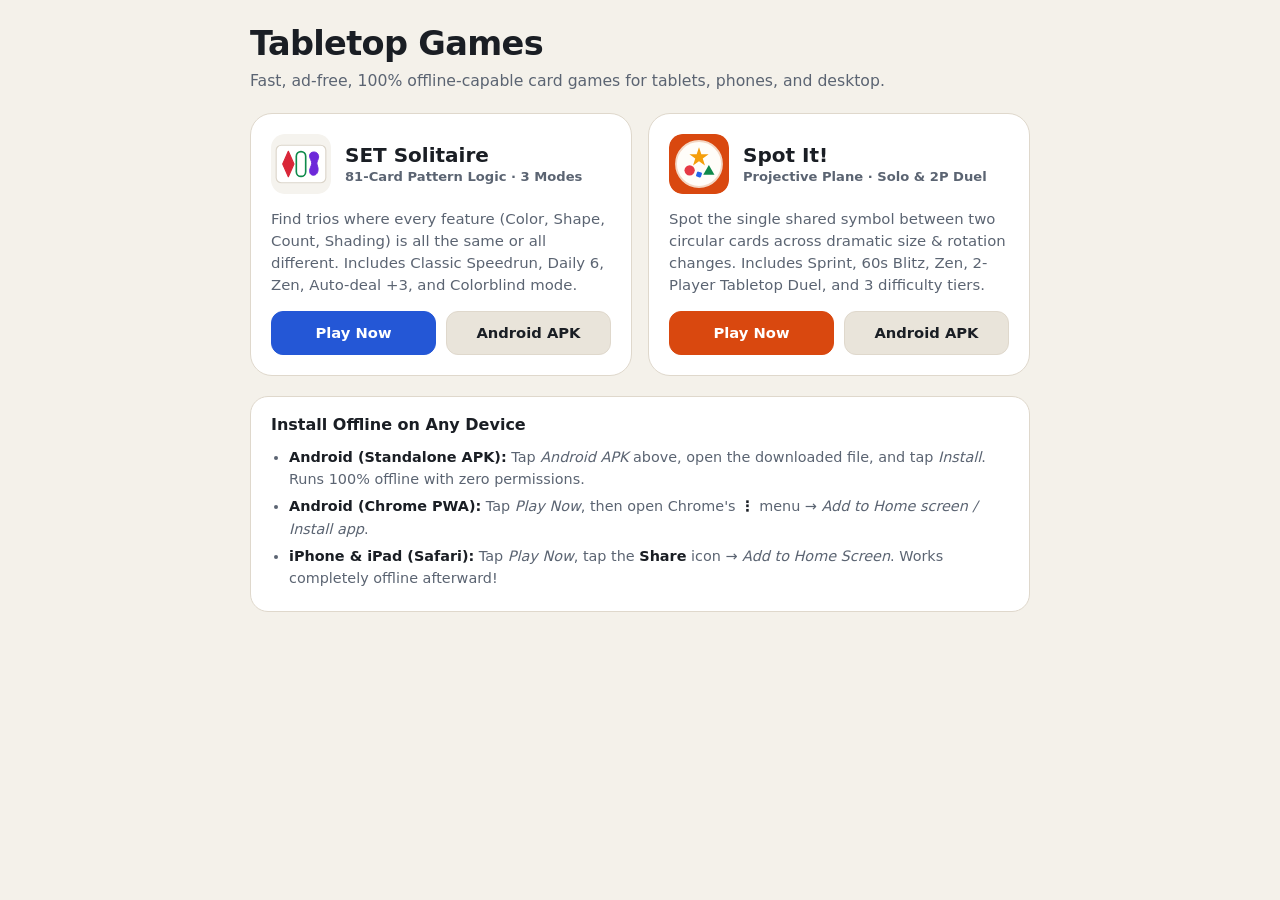
==== index.html @ 05a46ef1 "Publish SET Solitaire and Spot It! PWAs + Android APKs" ====
<!doctype html>
<html lang="en">
<head>
  <meta charset="utf-8">
  <meta name="viewport" content="width=device-width, initial-scale=1, viewport-fit=cover">
  <meta name="color-scheme" content="light dark">
  <title>Tabletop Games — SET &amp; Spot It!</title>
  <meta name="description" content="Offline-ready SET Solitaire and Spot It! (Dobble) games for phones, tablets, and desktop.">
  <style>
    :root {
      color-scheme: light dark;
      --bg: light-dark(#f4f1ea, #12151c);
      --surface: light-dark(#ffffff, #1c212b);
      --subtle: light-dark(#e9e4da, #262d3a);
      --border: light-dark(#dfd8cc, #2f3746);
      --text: light-dark(#1a1e24, #eef2f7);
      --muted: light-dark(#5b6472, #9aa4b4);
      --set-accent: light-dark(#2457d6, #5c8dff);
      --spot-accent: light-dark(#d9480f, #ff7a45);
    }
    *, *::before, *::after { box-sizing: border-box; }
    body {
      margin: 0;
      min-height: 100dvh;
      background: var(--bg);
      color: var(--text);
      font-family: system-ui, -apple-system, "Segoe UI", Roboto, sans-serif;
      display: flex;
      justify-content: center;
      padding: max(24px, env(safe-area-inset-top)) 16px max(32px, env(safe-area-inset-bottom));
    }
    .wrap {
      width: 100%;
      max-width: 780px;
      display: flex;
      flex-direction: column;
      gap: 20px;
    }
    header h1 {
      margin: 0 0 6px;
      font-size: clamp(1.6rem, 4vw, 2.1rem);
      font-weight: 850;
      letter-spacing: -0.02em;
    }
    header p {
      margin: 0;
      color: var(--muted);
      font-size: 0.98rem;
      line-height: 1.5;
    }
    .grid {
      display: grid;
      grid-template-columns: repeat(auto-fit, minmax(290px, 1fr));
      gap: 16px;
    }
    .card {
      background: var(--surface);
      border: 1px solid var(--border);
      border-radius: 22px;
      padding: 20px;
      display: flex;
      flex-direction: column;
      gap: 14px;
      box-shadow: light-dark(0 8px 24px rgba(20, 24, 31, 0.06), 0 10px 28px rgba(0, 0, 0, 0.35));
    }
    .card-head {
      display: flex;
      align-items: center;
      gap: 14px;
    }
    .card-head img {
      width: 60px;
      height: 60px;
      border-radius: 14px;
      flex-shrink: 0;
    }
    .card-head h2 {
      margin: 0 0 2px;
      font-size: 1.25rem;
      font-weight: 850;
    }
    .card-head .tag {
      font-size: 0.82rem;
      font-weight: 650;
      color: var(--muted);
    }
    .card p {
      margin: 0;
      color: var(--muted);
      font-size: 0.93rem;
      line-height: 1.5;
      flex: 1;
    }
    .actions {
      display: flex;
      flex-wrap: wrap;
      gap: 10px;
    }
    .btn {
      flex: 1 1 120px;
      display: inline-flex;
      align-items: center;
      justify-content: center;
      gap: 6px;
      min-height: 44px;
      padding: 10px 14px;
      border-radius: 12px;
      font-weight: 750;
      font-size: 0.92rem;
      text-decoration: none;
      border: 1px solid var(--border);
      background: var(--subtle);
      color: var(--text);
      transition: transform 0.12s ease, opacity 0.12s ease;
    }
    .btn:active { transform: scale(0.97); }
    .btn-set {
      background: var(--set-accent);
      border-color: var(--set-accent);
      color: #fff;
    }
    .btn-spot {
      background: var(--spot-accent);
      border-color: var(--spot-accent);
      color: #fff;
    }
    .guide {
      background: var(--surface);
      border: 1px solid var(--border);
      border-radius: 18px;
      padding: 16px 20px;
      font-size: 0.9rem;
      line-height: 1.55;
      color: var(--muted);
    }
    .guide h3 {
      margin: 0 0 8px;
      color: var(--text);
      font-size: 1rem;
      font-weight: 800;
    }
    .guide ul {
      margin: 0;
      padding-left: 18px;
    }
    .guide li { margin-bottom: 5px; }
    .guide strong { color: var(--text); }
  </style>
</head>
<body>
  <main class="wrap">
    <header>
      <h1>Tabletop Games</h1>
      <p>Fast, ad-free, 100% offline-capable card games for tablets, phones, and desktop.</p>
    </header>

    <section class="grid" aria-label="Available games">
      <article class="card">
        <div class="card-head">
          <img src="./set/icons/icon.svg" alt="SET Solitaire icon">
          <div>
            <h2>SET Solitaire</h2>
            <div class="tag">81-Card Pattern Logic · 3 Modes</div>
          </div>
        </div>
        <p>Find trios where every feature (Color, Shape, Count, Shading) is all the same or all different. Includes Classic Speedrun, Daily 6, Zen, Auto-deal +3, and Colorblind mode.</p>
        <div class="actions">
          <a class="btn btn-set" href="./set/">Play Now</a>
          <a class="btn" href="./downloads/set-solitaire.apk" download>Android APK</a>
        </div>
      </article>

      <article class="card">
        <div class="card-head">
          <img src="./spot-it/icons/icon.svg" alt="Spot It! icon">
          <div>
            <h2>Spot It!</h2>
            <div class="tag">Projective Plane · Solo &amp; 2P Duel</div>
          </div>
        </div>
        <p>Spot the single shared symbol between two circular cards across dramatic size &amp; rotation changes. Includes Sprint, 60s Blitz, Zen, 2-Player Tabletop Duel, and 3 difficulty tiers.</p>
        <div class="actions">
          <a class="btn btn-spot" href="./spot-it/">Play Now</a>
          <a class="btn" href="./downloads/spot-it.apk" download>Android APK</a>
        </div>
      </article>
    </section>

    <section class="guide">
      <h3>Install Offline on Any Device</h3>
      <ul>
        <li><strong>Android (Standalone APK):</strong> Tap <em>Android APK</em> above, open the downloaded file, and tap <em>Install</em>. Runs 100% offline with zero permissions.</li>
        <li><strong>Android (Chrome PWA):</strong> Tap <em>Play Now</em>, then open Chrome's <strong>⋮</strong> menu → <em>Add to Home screen / Install app</em>.</li>
        <li><strong>iPhone &amp; iPad (Safari):</strong> Tap <em>Play Now</em>, tap the <strong>Share</strong> icon → <em>Add to Home Screen</em>. Works completely offline afterward!</li>
      </ul>
    </section>
  </main>
</body>
</html>
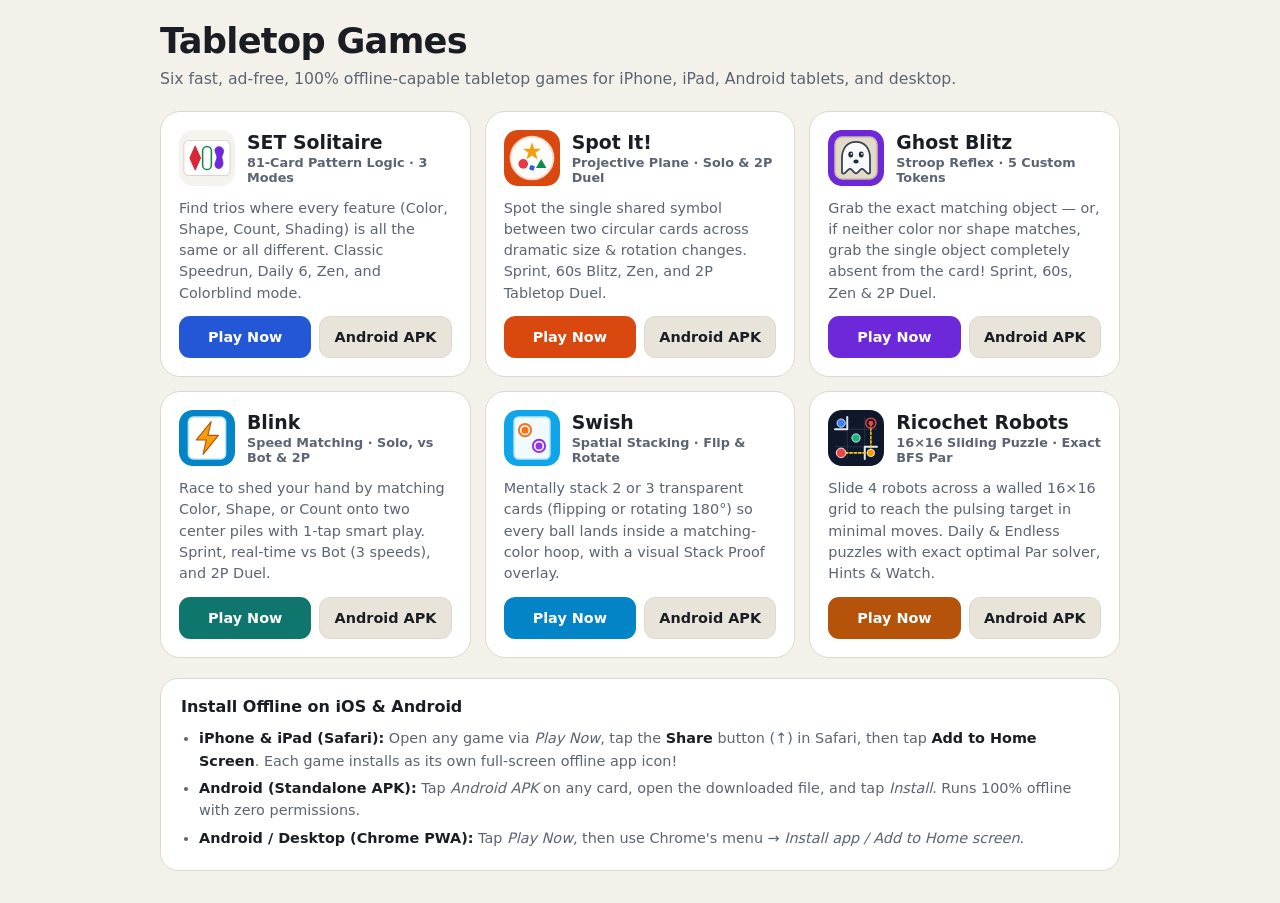
==== commit d3dd8def: "Add Ghost Blitz, Blink, Swish, Ricochet Robots + iOS PWA meta tags" ====
--- a/index.html
+++ b/index.html
@@ -4,19 +4,26 @@
   <meta charset="utf-8">
   <meta name="viewport" content="width=device-width, initial-scale=1, viewport-fit=cover">
   <meta name="color-scheme" content="light dark">
-  <title>Tabletop Games — SET &amp; Spot It!</title>
-  <meta name="description" content="Offline-ready SET Solitaire and Spot It! (Dobble) games for phones, tablets, and desktop.">
+  <meta name="apple-mobile-web-app-capable" content="yes">
+  <meta name="apple-mobile-web-app-status-bar-style" content="default">
+  <meta name="apple-mobile-web-app-title" content="Tabletop Games">
+  <title>Tabletop Games — 6 Offline Card &amp; Board Games</title>
+  <meta name="description" content="Offline-ready SET Solitaire, Spot It!, Ghost Blitz, Blink, Swish, and Ricochet Robots for iOS, Android, tablets, and desktop.">
   <style>
     :root {
       color-scheme: light dark;
-      --bg: light-dark(#f4f1ea, #12151c);
-      --surface: light-dark(#ffffff, #1c212b);
-      --subtle: light-dark(#e9e4da, #262d3a);
-      --border: light-dark(#dfd8cc, #2f3746);
+      --bg: light-dark(#f4f1ea, #0f141e);
+      --surface: light-dark(#ffffff, #182030);
+      --subtle: light-dark(#e9e4da, #232d40);
+      --border: light-dark(#dfd8cc, #2d3950);
       --text: light-dark(#1a1e24, #eef2f7);
       --muted: light-dark(#5b6472, #9aa4b4);
-      --set-accent: light-dark(#2457d6, #5c8dff);
-      --spot-accent: light-dark(#d9480f, #ff7a45);
+      --c-set: light-dark(#2457d6, #5c8dff);
+      --c-spot: light-dark(#d9480f, #ff7a45);
+      --c-ghost: light-dark(#6d28d9, #a78bfa);
+      --c-blink: light-dark(#0f766e, #2dd4bf);
+      --c-swish: light-dark(#0284c7, #38bdf8);
+      --c-ricochet: light-dark(#b45309, #f59e0b);
     }
     *, *::before, *::after { box-sizing: border-box; }
     body {
@@ -27,18 +34,18 @@
       font-family: system-ui, -apple-system, "Segoe UI", Roboto, sans-serif;
       display: flex;
       justify-content: center;
-      padding: max(24px, env(safe-area-inset-top)) 16px max(32px, env(safe-area-inset-bottom));
+      padding: max(20px, env(safe-area-inset-top)) 14px max(32px, env(safe-area-inset-bottom));
     }
     .wrap {
       width: 100%;
-      max-width: 780px;
+      max-width: 960px;
       display: flex;
       flex-direction: column;
       gap: 20px;
     }
     header h1 {
       margin: 0 0 6px;
-      font-size: clamp(1.6rem, 4vw, 2.1rem);
+      font-size: clamp(1.6rem, 4vw, 2.2rem);
       font-weight: 850;
       letter-spacing: -0.02em;
     }
@@ -50,80 +57,77 @@
     }
     .grid {
       display: grid;
-      grid-template-columns: repeat(auto-fit, minmax(290px, 1fr));
-      gap: 16px;
+      grid-template-columns: repeat(auto-fit, minmax(280px, 1fr));
+      gap: 14px;
     }
     .card {
       background: var(--surface);
       border: 1px solid var(--border);
-      border-radius: 22px;
-      padding: 20px;
+      border-radius: 20px;
+      padding: 18px;
       display: flex;
       flex-direction: column;
-      gap: 14px;
-      box-shadow: light-dark(0 8px 24px rgba(20, 24, 31, 0.06), 0 10px 28px rgba(0, 0, 0, 0.35));
+      gap: 12px;
+      box-shadow: light-dark(0 6px 20px rgba(20, 24, 31, 0.06), 0 8px 24px rgba(0, 0, 0, 0.35));
     }
     .card-head {
       display: flex;
       align-items: center;
-      gap: 14px;
+      gap: 12px;
     }
     .card-head img {
-      width: 60px;
-      height: 60px;
+      width: 56px;
+      height: 56px;
       border-radius: 14px;
       flex-shrink: 0;
     }
     .card-head h2 {
       margin: 0 0 2px;
-      font-size: 1.25rem;
+      font-size: 1.18rem;
       font-weight: 850;
     }
     .card-head .tag {
-      font-size: 0.82rem;
+      font-size: 0.8rem;
       font-weight: 650;
       color: var(--muted);
     }
     .card p {
       margin: 0;
       color: var(--muted);
-      font-size: 0.93rem;
-      line-height: 1.5;
+      font-size: 0.9rem;
+      line-height: 1.48;
       flex: 1;
     }
     .actions {
       display: flex;
       flex-wrap: wrap;
-      gap: 10px;
+      gap: 8px;
     }
     .btn {
-      flex: 1 1 120px;
+      flex: 1 1 110px;
       display: inline-flex;
       align-items: center;
       justify-content: center;
       gap: 6px;
-      min-height: 44px;
-      padding: 10px 14px;
-      border-radius: 12px;
+      min-height: 42px;
+      padding: 9px 12px;
+      border-radius: 11px;
       font-weight: 750;
-      font-size: 0.92rem;
+      font-size: 0.9rem;
       text-decoration: none;
       border: 1px solid var(--border);
       background: var(--subtle);
       color: var(--text);
-      transition: transform 0.12s ease, opacity 0.12s ease;
+      transition: transform 0.12s ease;
     }
     .btn:active { transform: scale(0.97); }
-    .btn-set {
-      background: var(--set-accent);
-      border-color: var(--set-accent);
-      color: #fff;
-    }
-    .btn-spot {
-      background: var(--spot-accent);
-      border-color: var(--spot-accent);
-      color: #fff;
-    }
+    .btn-primary { color: #fff; border-color: transparent; }
+    .btn-set { background: var(--c-set); }
+    .btn-spot { background: var(--c-spot); }
+    .btn-ghost { background: var(--c-ghost); }
+    .btn-blink { background: var(--c-blink); }
+    .btn-swish { background: var(--c-swish); }
+    .btn-ricochet { background: var(--c-ricochet); }
     .guide {
       background: var(--surface);
       border: 1px solid var(--border);
@@ -151,7 +155,7 @@
   <main class="wrap">
     <header>
       <h1>Tabletop Games</h1>
-      <p>Fast, ad-free, 100% offline-capable card games for tablets, phones, and desktop.</p>
+      <p>Six fast, ad-free, 100% offline-capable tabletop games for iPhone, iPad, Android tablets, and desktop.</p>
     </header>
 
     <section class="grid" aria-label="Available games">
@@ -163,9 +167,9 @@
             <div class="tag">81-Card Pattern Logic · 3 Modes</div>
           </div>
         </div>
-        <p>Find trios where every feature (Color, Shape, Count, Shading) is all the same or all different. Includes Classic Speedrun, Daily 6, Zen, Auto-deal +3, and Colorblind mode.</p>
-        <div class="actions">
-          <a class="btn btn-set" href="./set/">Play Now</a>
+        <p>Find trios where every feature (Color, Shape, Count, Shading) is all the same or all different. Classic Speedrun, Daily 6, Zen, and Colorblind mode.</p>
+        <div class="actions">
+          <a class="btn btn-primary btn-set" href="./set/">Play Now</a>
           <a class="btn" href="./downloads/set-solitaire.apk" download>Android APK</a>
         </div>
       </article>
@@ -178,20 +182,80 @@
             <div class="tag">Projective Plane · Solo &amp; 2P Duel</div>
           </div>
         </div>
-        <p>Spot the single shared symbol between two circular cards across dramatic size &amp; rotation changes. Includes Sprint, 60s Blitz, Zen, 2-Player Tabletop Duel, and 3 difficulty tiers.</p>
-        <div class="actions">
-          <a class="btn btn-spot" href="./spot-it/">Play Now</a>
+        <p>Spot the single shared symbol between two circular cards across dramatic size &amp; rotation changes. Sprint, 60s Blitz, Zen, and 2P Tabletop Duel.</p>
+        <div class="actions">
+          <a class="btn btn-primary btn-spot" href="./spot-it/">Play Now</a>
           <a class="btn" href="./downloads/spot-it.apk" download>Android APK</a>
         </div>
       </article>
+
+      <article class="card">
+        <div class="card-head">
+          <img src="./ghost-blitz/icons/icon.svg" alt="Ghost Blitz icon">
+          <div>
+            <h2>Ghost Blitz</h2>
+            <div class="tag">Stroop Reflex · 5 Custom Tokens</div>
+          </div>
+        </div>
+        <p>Grab the exact matching object — or, if neither color nor shape matches, grab the single object completely absent from the card! Sprint, 60s, Zen &amp; 2P Duel.</p>
+        <div class="actions">
+          <a class="btn btn-primary btn-ghost" href="./ghost-blitz/">Play Now</a>
+          <a class="btn" href="./downloads/ghost-blitz.apk" download>Android APK</a>
+        </div>
+      </article>
+
+      <article class="card">
+        <div class="card-head">
+          <img src="./blink/icons/icon.svg" alt="Blink icon">
+          <div>
+            <h2>Blink</h2>
+            <div class="tag">Speed Matching · Solo, vs Bot &amp; 2P</div>
+          </div>
+        </div>
+        <p>Race to shed your hand by matching Color, Shape, or Count onto two center piles with 1-tap smart play. Sprint, real-time vs Bot (3 speeds), and 2P Duel.</p>
+        <div class="actions">
+          <a class="btn btn-primary btn-blink" href="./blink/">Play Now</a>
+          <a class="btn" href="./downloads/blink.apk" download>Android APK</a>
+        </div>
+      </article>
+
+      <article class="card">
+        <div class="card-head">
+          <img src="./swish/icons/icon.svg" alt="Swish icon">
+          <div>
+            <h2>Swish</h2>
+            <div class="tag">Spatial Stacking · Flip &amp; Rotate</div>
+          </div>
+        </div>
+        <p>Mentally stack 2 or 3 transparent cards (flipping or rotating 180°) so every ball lands inside a matching-color hoop, with a visual Stack Proof overlay.</p>
+        <div class="actions">
+          <a class="btn btn-primary btn-swish" href="./swish/">Play Now</a>
+          <a class="btn" href="./downloads/swish.apk" download>Android APK</a>
+        </div>
+      </article>
+
+      <article class="card">
+        <div class="card-head">
+          <img src="./ricochet-robots/icons/icon.svg" alt="Ricochet Robots icon">
+          <div>
+            <h2>Ricochet Robots</h2>
+            <div class="tag">16×16 Sliding Puzzle · Exact BFS Par</div>
+          </div>
+        </div>
+        <p>Slide 4 robots across a walled 16×16 grid to reach the pulsing target in minimal moves. Daily &amp; Endless puzzles with exact optimal Par solver, Hints &amp; Watch.</p>
+        <div class="actions">
+          <a class="btn btn-primary btn-ricochet" href="./ricochet-robots/">Play Now</a>
+          <a class="btn" href="./downloads/ricochet-robots.apk" download>Android APK</a>
+        </div>
+      </article>
     </section>
 
     <section class="guide">
-      <h3>Install Offline on Any Device</h3>
+      <h3>Install Offline on iOS &amp; Android</h3>
       <ul>
-        <li><strong>Android (Standalone APK):</strong> Tap <em>Android APK</em> above, open the downloaded file, and tap <em>Install</em>. Runs 100% offline with zero permissions.</li>
-        <li><strong>Android (Chrome PWA):</strong> Tap <em>Play Now</em>, then open Chrome's <strong>⋮</strong> menu → <em>Add to Home screen / Install app</em>.</li>
-        <li><strong>iPhone &amp; iPad (Safari):</strong> Tap <em>Play Now</em>, tap the <strong>Share</strong> icon → <em>Add to Home Screen</em>. Works completely offline afterward!</li>
+        <li><strong>iPhone &amp; iPad (Safari):</strong> Open any game via <em>Play Now</em>, tap the <strong>Share</strong> button (↑) in Safari, then tap <strong>Add to Home Screen</strong>. Each game installs as its own full-screen offline app icon!</li>
+        <li><strong>Android (Standalone APK):</strong> Tap <em>Android APK</em> on any card, open the downloaded file, and tap <em>Install</em>. Runs 100% offline with zero permissions.</li>
+        <li><strong>Android / Desktop (Chrome PWA):</strong> Tap <em>Play Now</em>, then use Chrome's menu → <em>Install app / Add to Home screen</em>.</li>
       </ul>
     </section>
   </main>
